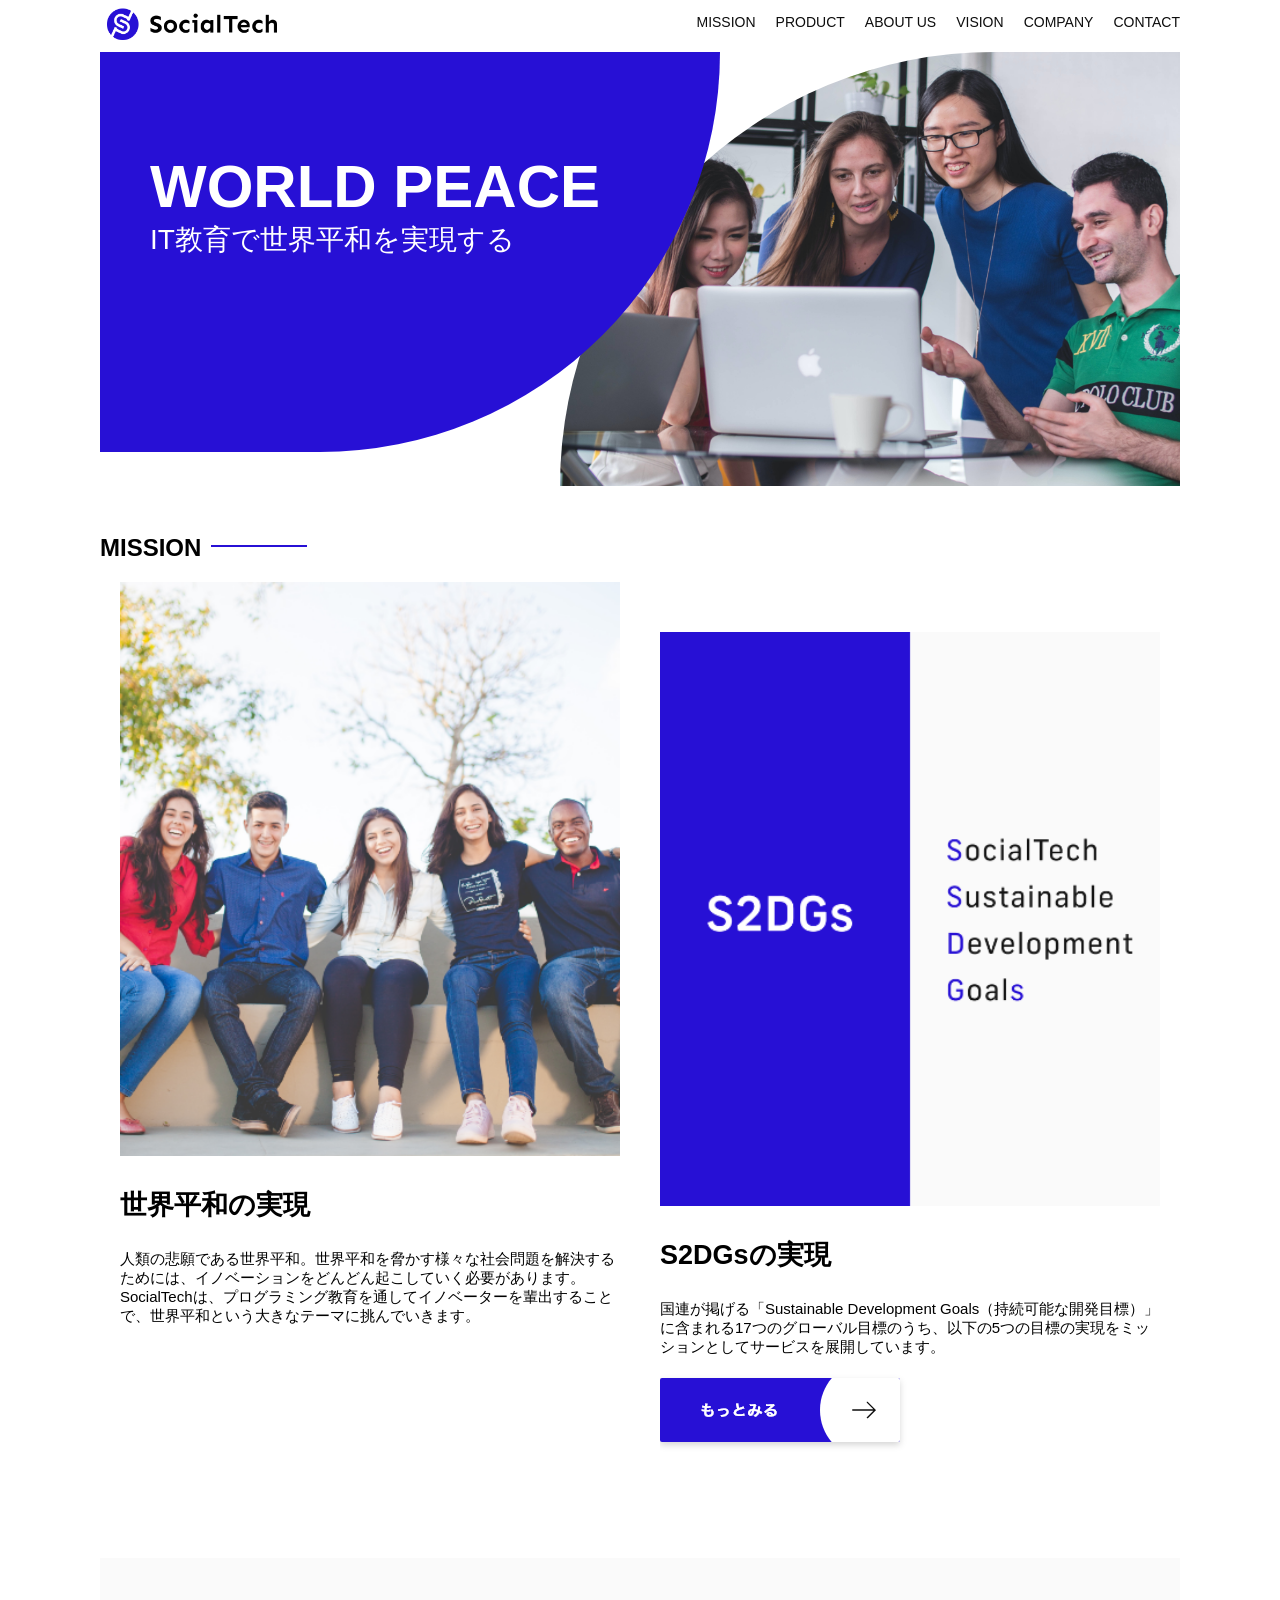
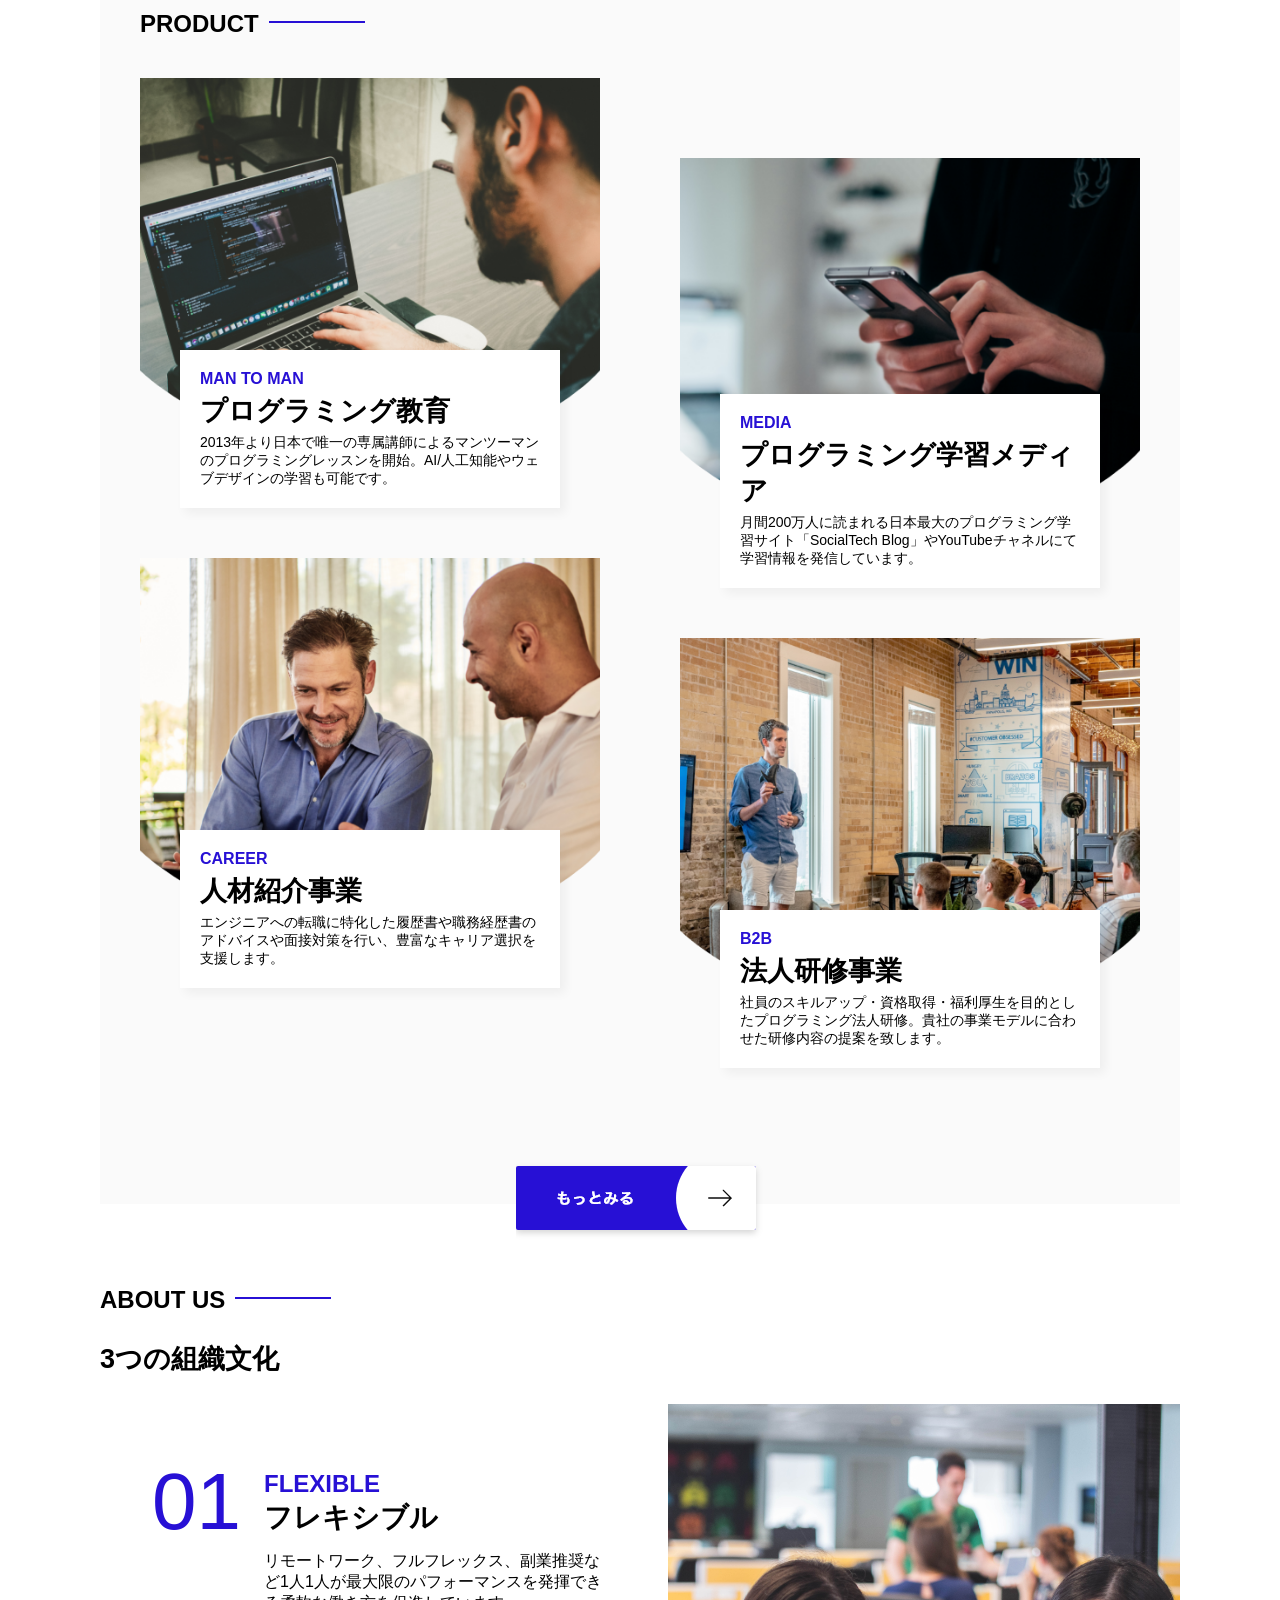
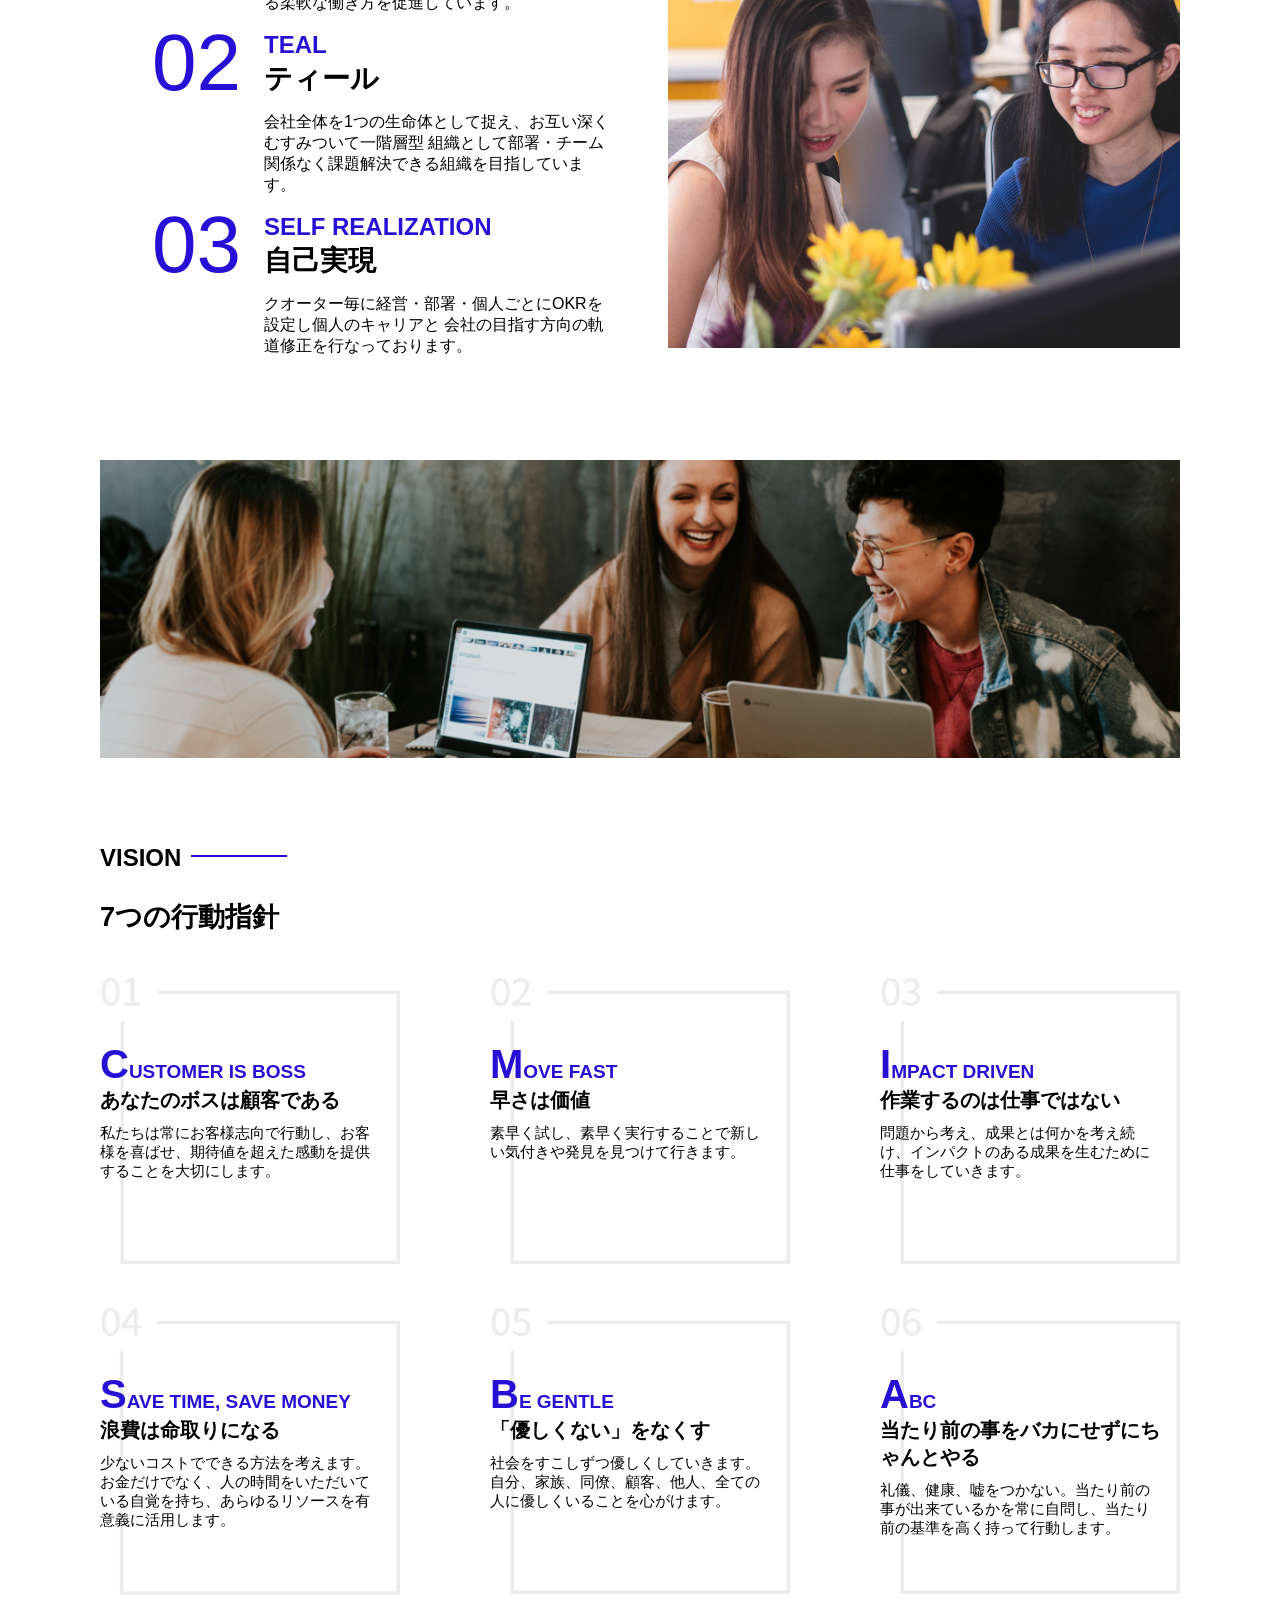
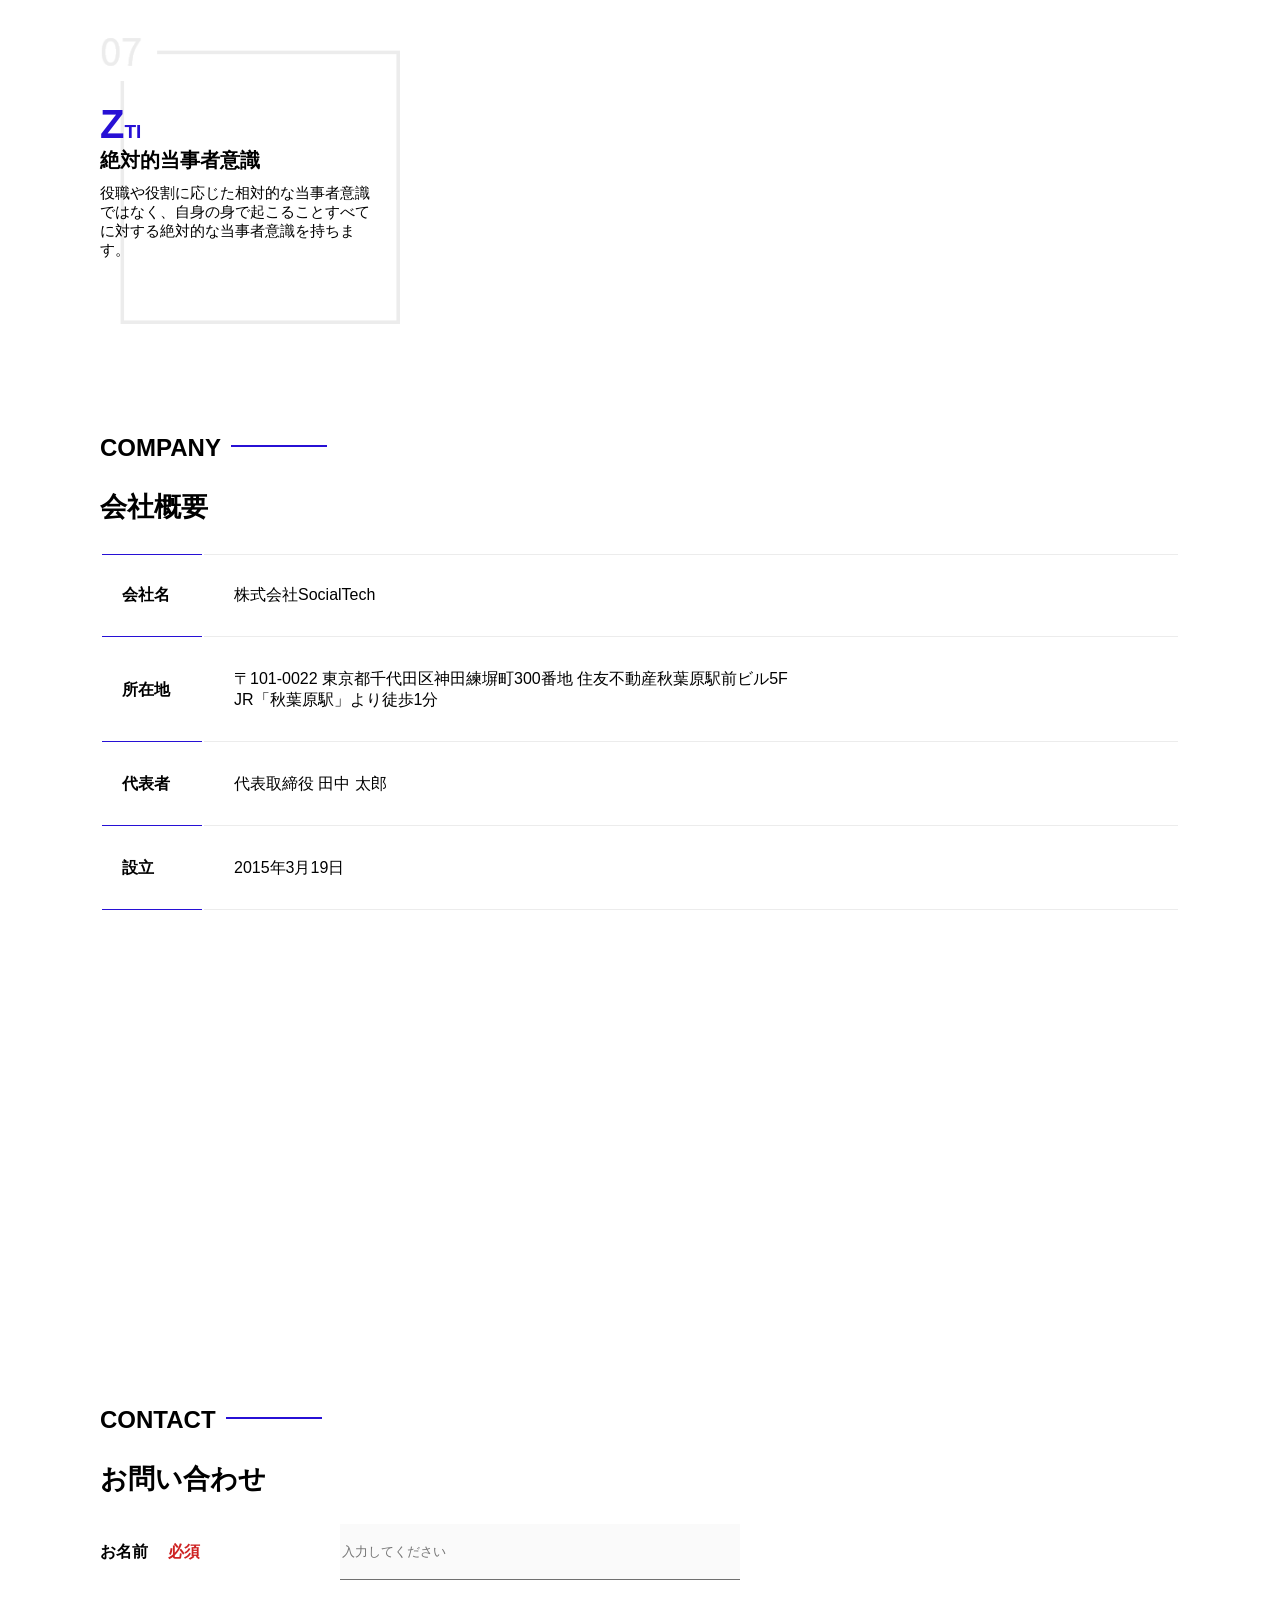
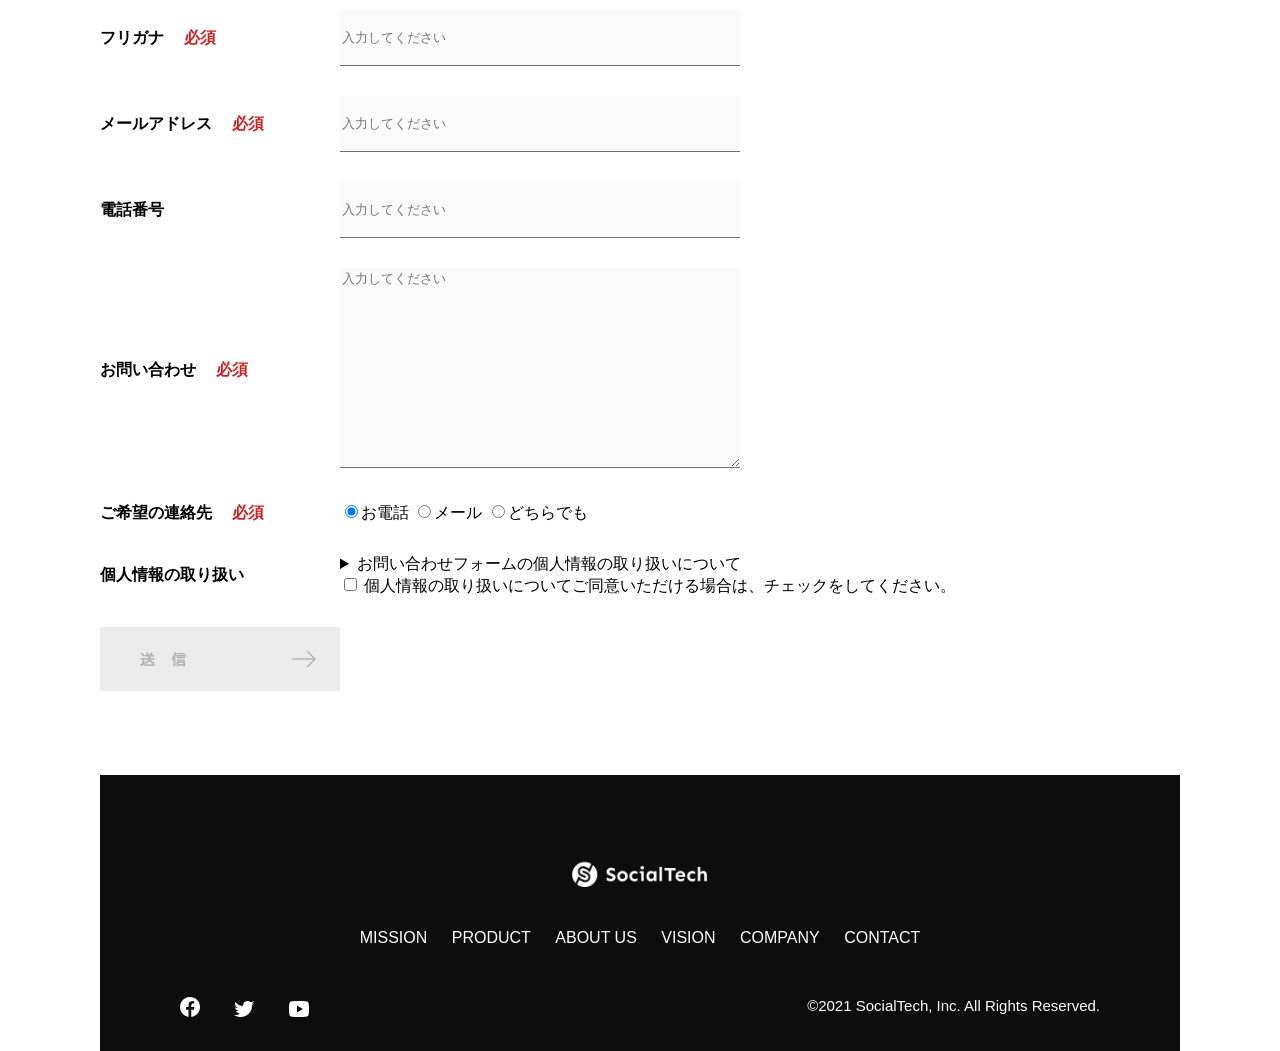
==== index.html @ 1d758831 "コーポレートサイト(html/css)" ====
<!DOCTYPE html>
<html>
  <head>
    <title>SocialTech</title>
    <meta charset="UTF-8">
    <meta name="description" content="SocialTechはEdTech業界のリーディングカンパニーを目指します。">
    <meta name="viewport" content="width=device-width, initial-scale=1.0">
    <link rel="stylesheet" href="style.css">
  </head>
  <body>
    <!-- ヘッダー -->
    <header>
      <!-- ロゴ -->
      <a href="index.html" id="logo">
        <img src="images/logo.png" alt="トップページに戻る">
      </a>

      <!-- PC用ナビゲーション -->
       <nav id="nav-pc">
        <ul>
          <li><a href="mission.html">MISSION</a></li>
          <li><a href="product.html">PRODUCT</a></li>
          <li><a href="index.html#aboutus">ABOUT US</a></li>
          <li><a href="index.html#vision">VISION</a></li>
          <li><a href="index.html#company">COMPANY</a></li>
          <li><a href="index.html#contact">CONTACT</a></li>
        </ul>
       </nav>
       <!-- スマホ用メニューボタン -->
        <button id="menu-sp" onclick="document.getElementById('nav-sp').style.display = 'block'">
          <img src="images/button-menu.png" alt="ナビゲーションを開く">
        </button>
        <!-- スマホ用ナビゲーション -->
        <div id="nav-sp">
          <button id="close" onclick="document.getElementById('nav-sp').style.display = 'none'">
            <img src="images/button-close.png" alt="ナビゲーションを閉じる">
          </button>

          <nav>
            <ul>
              <li>
                <a id="logo-sp" href="index.html" onclick="document.getElementById('nav-sp').style.display = 'none'"><img src="images/logo-sp.png" alt="トップページに戻る"></a>
              </li>
              <li><a class="menu" href="mission.html" onclick="document.getElementById('nav-sp').style.display = 'none'">MISSION</a></li>
              <li><a class="menu" href="product.html" onclick="document.getElementById('nav-sp').style.display = 'none'">PRODUCT</a></li>
              <li><a class="menu" href="index.html#aboutus" onclick="document.getElementById('nav-sp').style.display = 'none'">ABOUT US</a></li>
              <li><a class="menu" href="index.html#vision" onclick="document.getElementById('nav-sp').style.display = 'none'">VISION</a></li>
              <li><a class="menu" href="index.html#company" onclick="document.getElementById('nav-sp').style.display = 'none'">COMPANY</a></li>
              <li><a class="menu" href="index.html#contact" onclick="document.getElementById('nav-sp').style.display = 'none'">CONTACT</a></li>
            </ul>
          </nav>
          <div id="sns">
            <a href="https://www.facebook.com/sejuku2013">
              <img src="images/button-facebook.png" alt="Facebookのリンク">
            </a>
            <a href="https://twitter.com/samuraijuku">
              <img src="images/button-twitter.png" alt="Twitterのリンク">
            </a>
            <a href="https://www.youtube.com/channel/UCCFOQO5aDK0xXam4cUQXT8g">
              <img src="images/button-youtube.png" alt="YouTubeのリンク">
            </a>
          </div>
        </div>
    </header>
    <main>
      <article>
        <!-- メインビジュアル -->
        <section id="main-visual">
          <div id="main-message">
            <h1>WORLD PEACE</h1>
            <p>IT教育で世界平和を実現する</p>
          </div>
          <img src="images/index/index-main.png" alt="PCの周りに集まる多国籍の仲間たち">
        </section>
        <!-- ミッション -->
        <section id="mission">
          <h2 class="index-h2">MISSION</h2>
          <div id="mission-flex">
            <div>
              <img id="mission-photo" src="images/index/index-mission.png" alt="屋上のベンチで写真撮影する多国籍の仲間たち">
              <h3>世界平和の実現</h3>
              <p>
                人類の悲願である世界平和。世界平和を脅かす様々な社会問題を解決するためには、イノベーションをどんどん起こしていく必要があります。SocialTechは、プログラミング教育を通してイノベーターを輩出することで、世界平和という大きなテーマに挑んでいきます。
              </p>
            </div>
            <div>
              <img id="s2dgs" src="images/index/s2dgs.png" alt="S2DGs">
              <h3>S2DGsの実現</h3>
              <p>国連が掲げる「Sustainable Development Goals（持続可能な開発目標）」に含まれる17つのグローバル目標のうち、以下の5つの目標の実現をミッションとしてサービスを展開しています。</p>
              <a href="mission.html">
                <img src="images/button-more.png" alt="もっとみる">
              </a>
            </div>
          </div>
        </section>
        <!-- プロダクト -->
        <section id="product">
          <h2 class="index-h2">PRODUCT</h2>
          <div class="product-flex">
            <div id="product-left">
              <div>
                <img class="product-photo" src="images/index/index-mantoman.png" alt="PCでコードを書く男性">
                <div class="product-explain">
                  <span>MAN TO MAN</span>
                  <h3>プログラミング教育</h3>
                  <p>2013年より日本で唯一の専属講師によるマンツーマンのプログラミングレッスンを開始。AI/人工知能やウェブデザインの学習も可能です。</p>
                </div>
              </div>
              <div>
                <img class="product-photo" src="images/index/index-career.png" alt="笑顔で話し合う2人の男性">
                <div class="product-explain">
                  <span>CAREER</span>
                  <h3>人材紹介事業</h3>
                  <p>エンジニアへの転職に特化した履歴書や職務経歴書のアドバイスや面接対策を行い、豊富なキャリア選択を支援します。</p>
                </div>
              </div>
            </div>
            <div id="product-right">
              <div>
                <img class="product-photo" src="images/index/index-media.png" alt="スマートフォンを操作する人">
                <div class="product-explain">
                  <span>MEDIA</span>
                  <h3>プログラミング学習メディア</h3>
                  <p>月間200万人に読まれる日本最大のプログラミング学習サイト「SocialTech Blog」やYouTubeチャネルにて学習情報を発信しています。</p>
                </div>
              </div>
              <div>
                <img class="product-photo" src="images/index/index-b2b.png" alt="講演中の男性とそれを聴く人々">
                <div class="product-explain">
                  <span>B2B</span>
                  <h3>法人研修事業</h3>
                  <p>社員のスキルアップ・資格取得・福利厚生を目的としたプログラミング法人研修。貴社の事業モデルに合わせた研修内容の提案を致します。</p>
                </div>
              </div>
            </div>
          </div>
          <div id="product-more">
            <a href="product.html">
              <img src="images/button-more.png" alt="もっと見る">
            </a>
          </div>
        </section>
        <section id="aboutus">
          <h2 class="index-h2">ABOUT US</h2>
          <h3>3つの組織文化</h3>
          <div>
            <table class="culture-table">
              <tr>
                <td class="culture-num">01</td>
                <th><span class="culture-en">FLEXIBLE</span><br>フレキシブル</th>
              </tr>
              <tr>
                <td>
                  <!-- 空のセル -->
                </td>
                <td class="culture-description">リモートワーク、フルフレックス、副業推奨など1人1人が最大限のパフォーマンスを発揮できる柔軟な働き方を促進しています。</td>
              </tr>
              <tr>
                <td class="culture-num">02</td>
                <th><span class="culture-en">TEAL</span><br>ティール</th>
              </tr>
              <tr>
                <td>
                  <!-- 空のセル -->
                </td>
                <td class="culture-description">会社全体を1つの生命体として捉え、お互い深くむすみついて一階層型 組織として部署・チーム関係なく課題解決できる組織を目指しています。</td>
              </tr>
              <tr>
                <td class="culture-num">03</td>
                <th><span class="culture-en">SELF REALIZATION</span><br>自己実現</th>
              </tr>
              <tr>
                <td>
                  <!-- 空のセル -->
                </td>
                <td class="culture-description">クオーター毎に経営・部署・個人ごとにOKRを設定し個人のキャリアと 会社の目指す方向の軌道修正を行なっております。</td>
              </tr>
            </table>
            <img class="culture-img" src="images/index/index-aboutus1.png" alt="笑顔で話し合う2人の女性">
          </div>
          <img class="culture-img2" src="images/index/index-aboutus2.png" alt="笑顔で話し合う3人の男女">
        </section>
        <!-- VISION -->
        <section id="vision">
          <h2 class="index-h2">VISION</h2>
          <h3>7つの行動指針</h3>
          <div>
            <div class="vision-box">
              <img src="images/index/vision-01.png" alt="01">
              <div>
                <h4>CUSTOMER IS BOSS</h4>
                <h5>あなたのボスは顧客である</h5>
                <p>私たちは常にお客様志向で行動し、お客様を喜ばせ、期待値を超えた感動を提供することを大切にします。</p>
              </div>
            </div>
            <div class="vision-box">
              <img src="images/index/vision-02.png" alt="02">
              <div>
                <h4>MOVE FAST</h4>
                <h5>早さは価値</h5>
                <p>素早く試し、素早く実行することで新しい気付きや発見を見つけて行きます。</p>
              </div>
            </div>
            <div class="vision-box">
              <img src="images/index/vision-03.png" alt="03">
              <div>
                <h4>IMPACT DRIVEN</h4>
                <h5>作業するのは仕事ではない</h5>
                <p>問題から考え、成果とは何かを考え続け、インパクトのある成果を生むために仕事をしていきます。</p>
              </div>
            </div>
            <div class="vision-box">
              <img src="images/index/vision-04.png" alt="04">
              <div>
                <h4>SAVE TIME, SAVE MONEY</h4>
                <h5>浪費は命取りになる</h5>
                <p>少ないコストでできる方法を考えます。お金だけでなく、人の時間をいただいている自覚を持ち、あらゆるリソースを有意義に活用します。</p>
              </div>
            </div>
            <div class="vision-box">
              <img src="images/index/vision-05.png" alt="05">
              <div>
                <h4>BE GENTLE</h4>
                <h5>「優しくない」をなくす</h5>
                <p>社会をすこしずつ優しくしていきます。自分、家族、同僚、顧客、他人、全ての人に優しくいることを心がけます。</p>
              </div>
            </div>
            <div class="vision-box">
              <img src="images/index/vision-06.png" alt="06">
              <div>
                <h4>ABC</h4>
                <h5>当たり前の事をバカにせずにちゃんとやる</h5>
                <p>礼儀、健康、嘘をつかない。当たり前の事が出来ているかを常に自問し、当たり前の基準を高く持って行動します。</p>
              </div>
            </div>
            <div class="vision-box">
              <img src="images/index/vision-07.png" alt="07">
              <div>
                <h4>ZTI</h4>
                <h5>絶対的当事者意識</h5>
                <p>役職や役割に応じた相対的な当事者意識ではなく、自身の身で起こることすべてに対する絶対的な当事者意識を持ちます。</p>
              </div>
            </div>
          </div>
        </section>
        <!-- COMPANY -->
        <section id="company">
          <h2 class="index-h2">COMPANY</h2>
          <h3>会社概要</h3>
            <table id="company-table">
              <tr>
                <th class="tableheader tableheader-first">会社名</th>
                <td class="cell cell-first">株式会社SocialTech</td>
              </tr>
              <tr>
                <th class="tableheader">所在地</th>
                <td class="cell">〒101-0022 東京都千代田区神田練塀町300番地 住友不動産秋葉原駅前ビル5F<br>JR「秋葉原駅」より徒歩1分</td>
              </tr>
              <tr>
                <th class="tableheader">代表者</th>
                <td class="cell">代表取締役 田中 太郎</td>
              </tr>
              <tr>
                <th class="tableheader">設立</th>
                <td class="cell">2015年3月19日</td>
              </tr>
            </table>
          <iframe 
            src="https://www.google.com/maps/embed?pb=!1m18!1m12!1m3!1d3240.0688551336807!2d139.7720776771055!3d35.69992317258124!2m3!1f0!2f0!3f0!3m2!1i1024!2i768!4f13.1!3m3!1m2!1s0x60188fee13660e23%3A0x77137876edf742ac!2z5L2P5Y-L5LiN5YuV55Sj56eL6JGJ5Y6f6aeF5YmN44OT44Or!5e0!3m2!1sja!2sjp!4v1704858013291!5m2!1sja!2sjp"
            style="border: 0" allowfullscreen="" loading="lazy">
          </iframe>
        </section>
        <!-- お問い合わせフォーム -->
        <section id="contact">
          <h2 class="index-h2">CONTACT</h2>
          <h3>お問い合わせ</h3>
          <form>
            <div>
              <div class="contact-heading">
                <label class="contact-label">お名前<span class="contact-span">必須</span></label>
              </div>
              <div>
                <input type="text" name="name" placeholder="入力してください" class="contact-textbox">
              </div>
            </div>
            <div>
              <div class="contact-heading">
                <label class="contact-label">フリガナ<span class="contact-span">必須</span></label>
              </div>
              <div>
                <input type="text" name="hurigana" placeholder="入力してください" class="contact-textbox">
              </div>
            </div>
            <div>
              <div class="contact-heading">
                <label class="contact-label">メールアドレス<span class="contact-span">必須</span></label>
              </div>
              <div>
                <input type="text" name="email" placeholder="入力してください" class="contact-textbox">
              </div>
            </div>
            <div>
              <div class="contact-heading">
                <label class="contact-label">電話番号</label>
              </div>
              <div>
                <input type="text" name="tel" placeholder="入力してください" class="contact-textbox">
              </div>
            </div>
            <div>
              <div class="contact-heading">
                <label class="contact-label">お問い合わせ<span class="contact-span">必須</span></label>
              </div>
              <div>
                <textarea class="contact-textarea" placeholder="入力してください" name="message"></textarea>
              </div>
            </div>
            <div>
              <div class="contact-heading">
                <label class="contact-label">ご希望の連絡先<span class="contact-span">必須</span></label>
              </div>
              <div>
                <input class="radiobutton" type="radio" value="tel" name="contact" checked><label>お電話</label>
                <input class="radiobutton" type="radio" value="mail" name="contact"><label>メール</label>
                <input class="radiobutton" type="radio" value="both" name="contact"><label>どちらでも</label>
              </div>
            </div>
            <div>
              <div class="contact-heading">
                <label class="contact-label">個人情報の取り扱い</label>
              </div>
              <div>
                <details>
                  <summary>お問い合わせフォームの個人情報の取り扱いについて</summary>
                  <div>
                    <dl>
                      <dt>１．組織の名称又は氏名</dt>
                      <dd>株式会社SocialTech</dd>
                      <dt>２．個人情報保護管理者（若しくはその代理人）の氏名又は職名、所属及び連絡先</dt>
                      <dd>
                        <p>鈴木 一郎 コーポレート部</p>
                        <p>メールアドレス：samurai@example.com</p>
                        <p>TEL：03-1234-5678</p>
                      </dd>
                      <dt>３．個人情報の利用目的</dt>
                      <dd>
                        <ul>
                          <li>本サービス及び本サービスに関連する情報の提供又はそれらに関する連絡のため</li>
                          <li>ユーザーの本人確認のため</li>
                          <li>当社サービスのご案内のため</li>
                          <li>当社の商品等の広告または宣伝（電子メールによるものを含むものとします。）</li>
                        </ul>
                      </dd>
                      <dt>４．個人情報の取り扱い業務の委託</dt>
                      <dd>個人情報の取扱業務の全部または一部を外部に業務委託する場合があります。その際、弊社は、個人情報を適切に保護できる管理体制を敷き実行していることを条件として委託先を厳選したうえで、機密保持契約を委託先と締結し、お客様の個人情報を厳密に管理させます。</dd>
                      <dt>５．個人情報の開示等の請求</dt>
                      <dd>
                        お客様は、弊社に対してご自身の個人情報の開示等（利用目的の通知、開示、内容の訂正・追加・削除、利用の停止または消去、第三者への提供の停止）に関して、当社問合わせ窓口に申し出ることができます。<br>
                        その際、弊社はお客様ご本人を確認させていただいたうえで、合理的な期間内に対応いたします。<br>
                        なお、個人情報に関する弊社問合わせ先は、次の通りです。
                      </dd>
                      <dd>
                        <p>株式会社SocialTech　個人情報問合せ窓口</p>
                        <p>〒150-0043　東京都千代田区神田練塀町300番地 住友不動産秋葉原駅前ビル5F</p>
                        <p>メールアドレス：samurai@example.com　TEL：03-1234-5678</p>
                      </dd>
                      <dt>６．個人情報を提供されることの任意性について</dt>
                      <dd>お客様がご自身の個人情報を弊社に提供されるか否かは、お客様のご判断によりますが、もしご提供されない場合には、適切なサービスが提供できない場合がありますので予めご了承ください。</dd>
                    </dl>
                  </div>
                </details>
                <input type="checkbox" name="agree">
                <span>個人情報の取り扱いについてご同意いただける場合は、チェックをしてください。</span>
              </div>
            </div>
              <input type="image" src="images/button-submit.png" alt="送信する">
          </form>
        </section>
      </article>
    </main>
    <footer>
      <div id="footer-logo">
        <img src="images/logo-sp.png" alt="SocialTech">
      </div>
      <div id="footer-link">
        <a href="mission.html">MISSION</a>
        <a href="product.html">PRODUCT</a>
        <a href="index.html#aboutus">ABOUT US</a>
        <a href="index.html#vision">VISION</a>
        <a href="index.html#company">COMPANY</a>
        <a href="index.html#contact">CONTACT</a>
      </div>
      <div id="sns-footer">
        <div class="sns-btns">
          <a href="https://www.facebook.com/sejuku2013"><img src="images/button-facebook.png" alt="Facebookのリンク"></a>
          <a href="https://twitter.com/samuraijuku"><img src="images/button-twitter.png" alt="Twitterのリンク"></a>
          <a href="https://www.youtube.com/channel/UCCFOQO5aDK0xXam4cUQXT8g"><img src="images/button-youtube.png" alt="YouTubeのリンク"></a>
        </div>
        <p id="copyright">&copy;2021 SocialTech, Inc. All Rights Reserved.</p>
      </div>
    </footer>
  </body>
</html>
---- style.css ----
/* PC、スマホ共通スタイル */
* {
  box-sizing: border-box;
}

p {
  font-size: 15px;
}

body {
  max-width: 1080px;
  margin: 0 auto 0 auto;
  font-family: "Source Sans Pro", "Hiragino Kaku Gothic ProN", Meiryo, Arial, sans-serif;
}

/* ヘッダー */
header {
  display: flex;
  justify-content: space-between;
}

/* ナビケーションのレイアウト */
#nav-pc {
  font-size: 14px;
}

#nav-pc ul {
  display: flex;
  padding-left: 0;
}

#nav-pc li {
  list-style: none;
}

#nav-pc a {
  text-decoration: none;
  margin-left: 20px;
  color: #0d0d0d;
}

#nav-pc a:hover {
  text-decoration: underline;
}

/* スマホ用ナビを非表示 */
#nav-sp, 
#menu-sp {
  display: none;
}

/* メインビジュアル */
#main-visual {
  position: relative;
  height: 400px;
}

#main-message {
  position: absolute;
  top: 0;
  left: 0;
  background-color: #2710d5;
  color: #ffffff;
  border-radius: 0 0 476px 0;
  max-width: 620px;
  height: 100%;
  width: 100%;
  z-index: 11;
}

#main-message > h1 {
  font-size: 60px;
  margin: 100px 0 0 50px;
}

#main-message > p {
  font-size: 28px;
  margin: 0 0 0 50px;
}

#main-visual > img {
  max-width: 620px;
  border-radius: 476px 0 0 0;
  position: absolute;
  top: 0;
  right: 0;
  z-index: 10;
}

/* 見出し */
h2 {
  margin: 40px 0 0 0;
}

h2::after {
  content: url("images/line.png");
  margin-left: 10px;
}

h3 {
  font-size: 27px;
}

#mission {
  margin: 80px auto 80px auto;
}

#mission-flex {
  display: flex;
}

#mission-flex > div {
  width: 50%;
  margin: 20px;
}

#mission-photo {
  width: 100%;
}

#s2dgs {
  margin-top: 50px;
  width: 100%;
}

/* プロダクト */
#product {
  background-color: #fafafa;
  margin: 80px 0 80px 0;
  padding: 10px 40px 0px 40px;
}

/* 外枠 */
#product .product-flex {
  margin-top: 40px;
  display: flex;
}

/* 左のカラム */
#product-left {
  width: 50%;
  margin-right: 20px;
}

/* 右のカラム */
#product-right {
  width: 50%;
  margin-left: 20px;
  margin-top: 80px;
}

/* 画像+説明の枠 */
#product-left > div {
  position: relative;
  height: 480px;
  margin-right: 20px;
}

#product-right > div {
  position: relative;
  height: 480px;
  margin-left: 20px;
}

/* 画像 */
.product-photo {
  width: 100%;
}

/* 説明文の枠 */
.product-explain {
  background-color: #ffffff;
  position: absolute;
  left: 0;
  bottom: 50px;
  margin: 0 40px 0 40px;
  padding: 20px;
  box-shadow: 5px 5px 10px rgba(0, 0, 0, 0.05);
}

/* 説明文の英語 */
.product-explain > span {
  color: #2710d5;
  font-weight: bold;
  font-size: 16px;
  margin: 0;
}

/* 説明文の見出し */
.product-explain > h3 {
  margin: 5px 0 5px 0;
}

/* 説明文 */
.product-explain > p {
  font-size: 14px;
  margin: 0;
}

/* もっと見るボタン */
#product-more {
  text-align: center;
}

#product-more a {
  position: relative;
  bottom: -42px;
}

/* ABOUT US */
#aboutus {
  margin: 80px auto;
}

/* 3つの組織文化と画像を入れる枠 */
#aboutus > div {
  display: flex;
}

/* 画像 */
.culture-img {
  width: 50%;
  align-self: flex-start;
}

.culture-img2 {
  margin-top: 50px;
  width: 100%;
}

/* 3つの組織文化の表 */
.culture-table {
  margin: 50px;
}

/* 番号 */
.culture-num {
  font-size: 80px;
  color: #2710d5;
  padding: 0 20px 0 0;
}

/* 見出し */
.culture-table th {
  text-align: left;
  font-size: 28px;
  font-weight: bold;
}

/* 組織文化英語 */
.culture-en {
  color: #2710d5;
  font-size: 24px;
}

/* 説明文 */
.culture-description {
  margin: 0;
}

/* ビジョン */
#vision {
  margin: 80px auto 80px auto;
}

/* セクション内の外枠 */
#vision > div {
  display: flex;
  justify-content: space-between;
  flex-wrap: wrap;
}

/* 7つの行動指針の枠 */
.vision-box {
  width: 300px;
  height: 300px;
  margin-bottom: 30px;
  position: relative;
}

.vision-box > img {
  width: 100%;
  position: relative;
  z-index: 30;
}

.vision-box > div {
  position: absolute;
  top: 0;
  left: 0;
  z-index: 31;
  margin-right: 20px;
}

.vision-box > div > h4 {
  color: #2710d5;
  font-size: 19px;
  margin: 80px 0 0 0; 
}

.vision-box > div > h4::first-letter {
  font-size: 40px;
}

.vision-box > div > h5 {
  font-size: 20px;
  margin: 0 0 0 0;
}

.vision-box > div > p {
  margin: 10px 0 0 0;
}

/* 会社概要 */
#company {
  margin: 80px auto 80px auto;
}

#company-table {
  width: 100%;
}

.tableheader {
  text-align: left;
  padding: 20px;
  border-bottom-color: #2710d5;
  border-bottom-width: 1px;
  border-bottom-style: solid;
  width: 100px;
}

.tableheader-first {
  border-top-color: #2710d5;
  border-top-width: 1px;
  border-top-style: solid;
}

.cell {
  padding: 30px;
  border-bottom-color: #ececec;
  border-bottom-width: 1px;
  border-bottom-style: solid;
}

.cell-first {
  border-top-color: #ececec;
  border-top-width: 1px;
  border-top-style: solid;
}

#company > iframe {
  width: 100%;
  height: 368px;
  margin-top: 40px;
}

/* お問い合わせ */
#contact {
  margin: 80px auto 80px auto;
}

/* 外枠 */
#contact > form > div {
  display: flex;
  flex-direction: row;
  flex-wrap: wrap;
  padding-bottom: 30px;
}

/* 左列の見出し */
.contact-heading {
  width: 240px;
  align-self: center;
}

/* 見出しのラベル */
.contact-label {
  font-weight: bold;
}

/* 必須 */
.contact-span {
  color: #ce2222;
  margin: 0 0 0 20px;
  font-weight: bold;
}

/* テキストボックス */
.contact-textbox {
  border-top: 0px;
  border-left: 0px;
  border-right: 0px;
  border-bottom-width: 1px;
  border-bottom-color: #707070;
  border-style: solid;
  background-color: #fafafa;
  width: 400px;
  height: 56px;
}

/* お問い合わせ内容のテキストエリア */
.contact-textarea {
  border-top: 0px;
  border-left: 0px;
  border-right: 0px;
  border-bottom-width: 1px;
  border-bottom-color: #707070;
  background-color: #fafafa;
  width: 400px;
  height: 200px;
}

#contact dt {
  font-weight: bold;
}

#contact dd {
  margin: 0 0 16px 0;
}

#contact dd p {
  margin: 0;
}

#contact dd ul {
  padding-left: 0;
}

#contact dd li {
  margin-bottom: 0;
  list-style: none;
}

/* フッター */
footer {
  background-color: #0d0d0d;
  text-align: center;
  padding: 80px 80px 30px 80px;
}

#footer-logo {
  margin-bottom: 30px;
}

#footer-link {
  margin-bottom: 50px;
}

#footer-link > a {
  text-decoration: none;
  margin: 10px;
  color: #ffffff;
}

#footer-link > a:hover {
  text-decoration: underline;
}

#sns-footer {
  display: flex;
  justify-content: space-between;
}

#sns-footer a {
  margin-right: 30px;
}

#copyright {
  color: #ffffff;
  margin: 0;
}

/* 画面はばが767px以下のとき */
@media screen and (max-width: 767px) {
  /* スマートフォン用のスタイルを指定する */
  /* PC用ナビゲーション非表示 */
  #nav-pc {
    display: none;
  }
  /* ハンバーガーメニュー */
  #menu-sp {
    display: block;
    background-color: transparent;
    float: right;
    padding: 0;
    border: none;
  }

  /* スマホ用ナビゲーションの表示切り替え */
  /* 初期状態、レイアウトと非表示設定 */
  #nav-sp {
    background-color: #2710d5;
    position: fixed;
    left: 0;
    top: 0;
    height: 100%;
    width: 100%;
    display: none;
    z-index: 100;
  }

  #close {
    position: absolute;
    top: 20px;
    right: 20px;
    background-color: transparent;
    border: none;
  }

  #nav-sp nav ul {
    padding-left: 0;
  }

  #nav-sp nav li {
    list-style: none;
  }

  /* ナビゲーションメニュー用ロゴ */
  #logo-sp {
    margin: 80px 0 30px 20px;
  }

  /* ナビゲーションのリンクの装飾設定 */
  #nav-sp nav a {
    display: block;
    color: #ffffff;
  }

  #nav-sp nav a:hover {
    text-decoration: underline;
  }

  #nav-sp .menu {
    text-decoration: none;
    margin: 0 20px 0 20px;
    height: 44px;
    font-size: 16px;
    background-image: url("images/arrow.png");
    background-repeat: no-repeat;
    background-position: right top;
  }

  #sns {
    position: absolute;
    bottom: 20px;
    left: 20px;
  }

  #sns > a {
    margin-right: 30px;
  }

  /* メインビジュアル */
  #main-visual {
    position: relative;
    height: 470px;  
  }

  #main-visual > div {
    text-align: center;
    height: 280px;
  }

  #main-visual h1 {
    font-size: 28px;
    margin: 90px 0 0 0;
  }

  #main-visual > div > p {
    margin: 0;
    font-size: 15px;
  }

  #main-visual > img {
    width: 100%;
    border-radius: 476px 0 0 0;
    top: auto;
    bottom: 0;
  }

  /* 見出し */
  h2 {
    margin: 15px 0 15px 0;
  }

  h3 {
    font-size: 24px;
    margin: 10px 0 0 0;
  }

  /* ミッション */
  #mission {
    margin: 20px 0 20px 0;
    padding: 0 20px 0 20px;
  }

  #mission-flex {
    flex-direction: column;
  }

  #mission-flex > div {
    width: 100%;
    margin: 0;
  }

  /* プロダクト */
  #product {
    margin: 0;
    padding: 10px 20px 0 20px;
  }

  /* 外枠 */
  #product .product-flex {
    flex-direction: column;
    margin-top: 0;
  }

  /* 左右のカラム　スマホでは縦並び */
  #product-left, #product-right {
    width: 100%;
    margin: 0;
  }

  /* 画像+説明の枠 */
  #product-left > div, #product-right > div {
    height: auto;
    margin: 0;
  }

  /* 説明文の枠 */
  .product-explain {
    position: relative;
    margin: 0;
  }

  .product-explain > h3 {
    margin: 10px 0 10px 0;
    font-size: 24px;
  }

  /* もっと見るボタン */
  #product-more {
    text-align: left;
  }

  /* ABOUT US */
  #aboutus {
    margin: 80px 20px 80px 20px;
  }

  #aboutus > div {
    flex-direction: column;
  }

  .culture-table th {
    font-size: 16px;
  }

  .culture-table {
    margin-right: 0;
    padding-right: 20px;
    order: 2;
  }

  .culture-img {
    width: 100%;
    order: 1;
  }

  .culture-img2 {
    margin-top: 0;
  }

  .culture-num {
    padding: 0;
  }

  .culture-description {
    margin: 0;
  }

  /* ビジョン */
  #vision {
    margin: 80px 20px 80px 20px;
  }

  .vision-box > img {
    position: absolute;
    top: 0;
    left: 0;
  }

  .vision-box > div > h4 {
    margin: 60px 0 0 0;
  }

  /* 会社概要 */
  #company {
    margin: 0 20px 0 20px;
  }

  #company > h3 {
    margin-bottom: 20px;
  }

  .tableheader {
    width: 50px;
  }

  .cell {
    padding: 20px;
  }

  #company > iframe {
    height: 240px;
  }

  /* コンタクト */
  #contact {
    margin: 80px 20px 80px 20px;
  }

  #contact > h3 {
    margin-bottom: 20px;
  }

  #contact > form > div {
    flex-direction: column;
    margin-bottom: 20px;
  }

  .contact-heading {
    align-self: auto;
    margin-bottom: 20px;
  }

  .contact-textbox {
    min-width: 300px;
    width: 100%;
  }

  .contact-textarea {
    height: 150px;
    width: 100%;
  }

  .radiobutton {
    margin-bottom: 20px;
  }

  footer {
    padding: 30px 20px 50px 20px;
    text-align: left;
  }

  #footer-link > a {
    margin: 0 20px 30px 0;
    display: block;
    background-image: url("images/arrow.png");
    background-repeat: no-repeat;
    background-position: right top;
  }

  #footer-link > a:hover {
    text-decoration: underline;
  }

  #sns-footer {
    flex-direction: column;
    justify-content: flex-start;
  }

  #copyright {
    font-size: 12px;
    margin-top: 30px;
  }
}
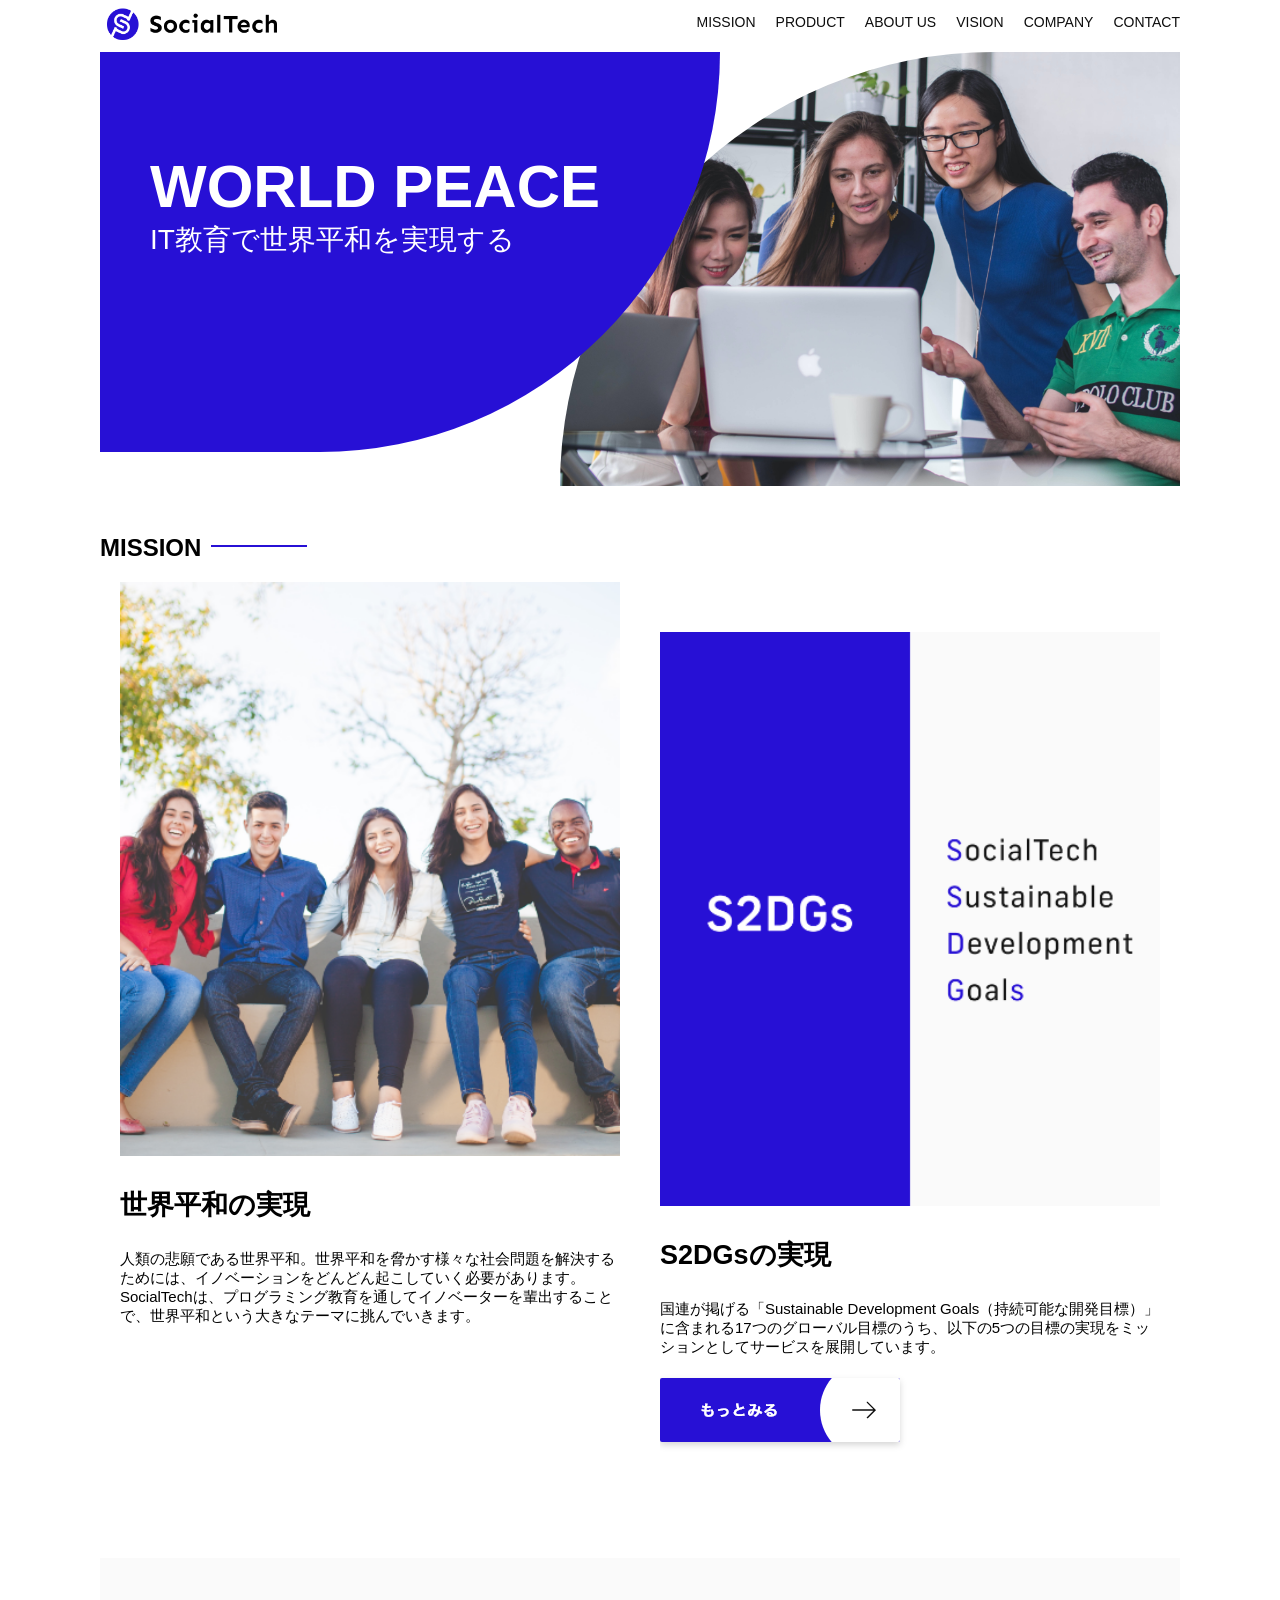
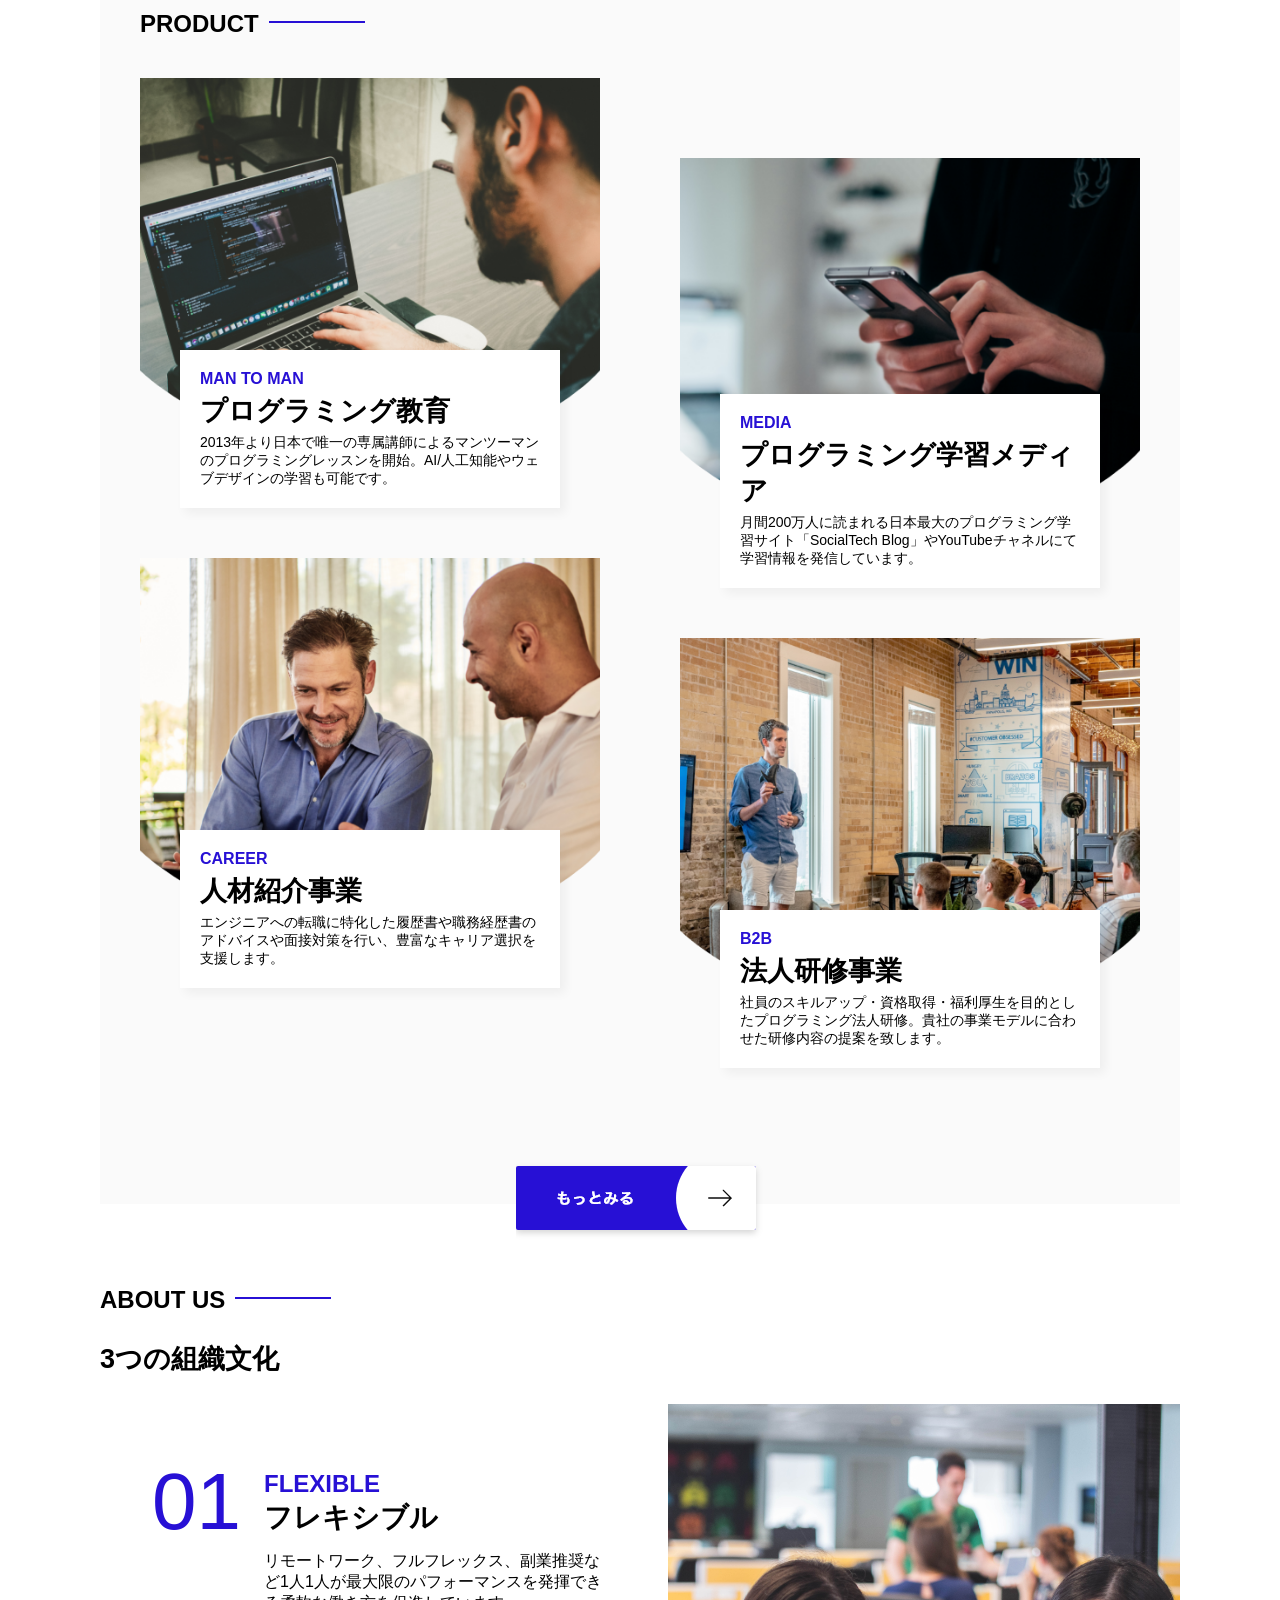
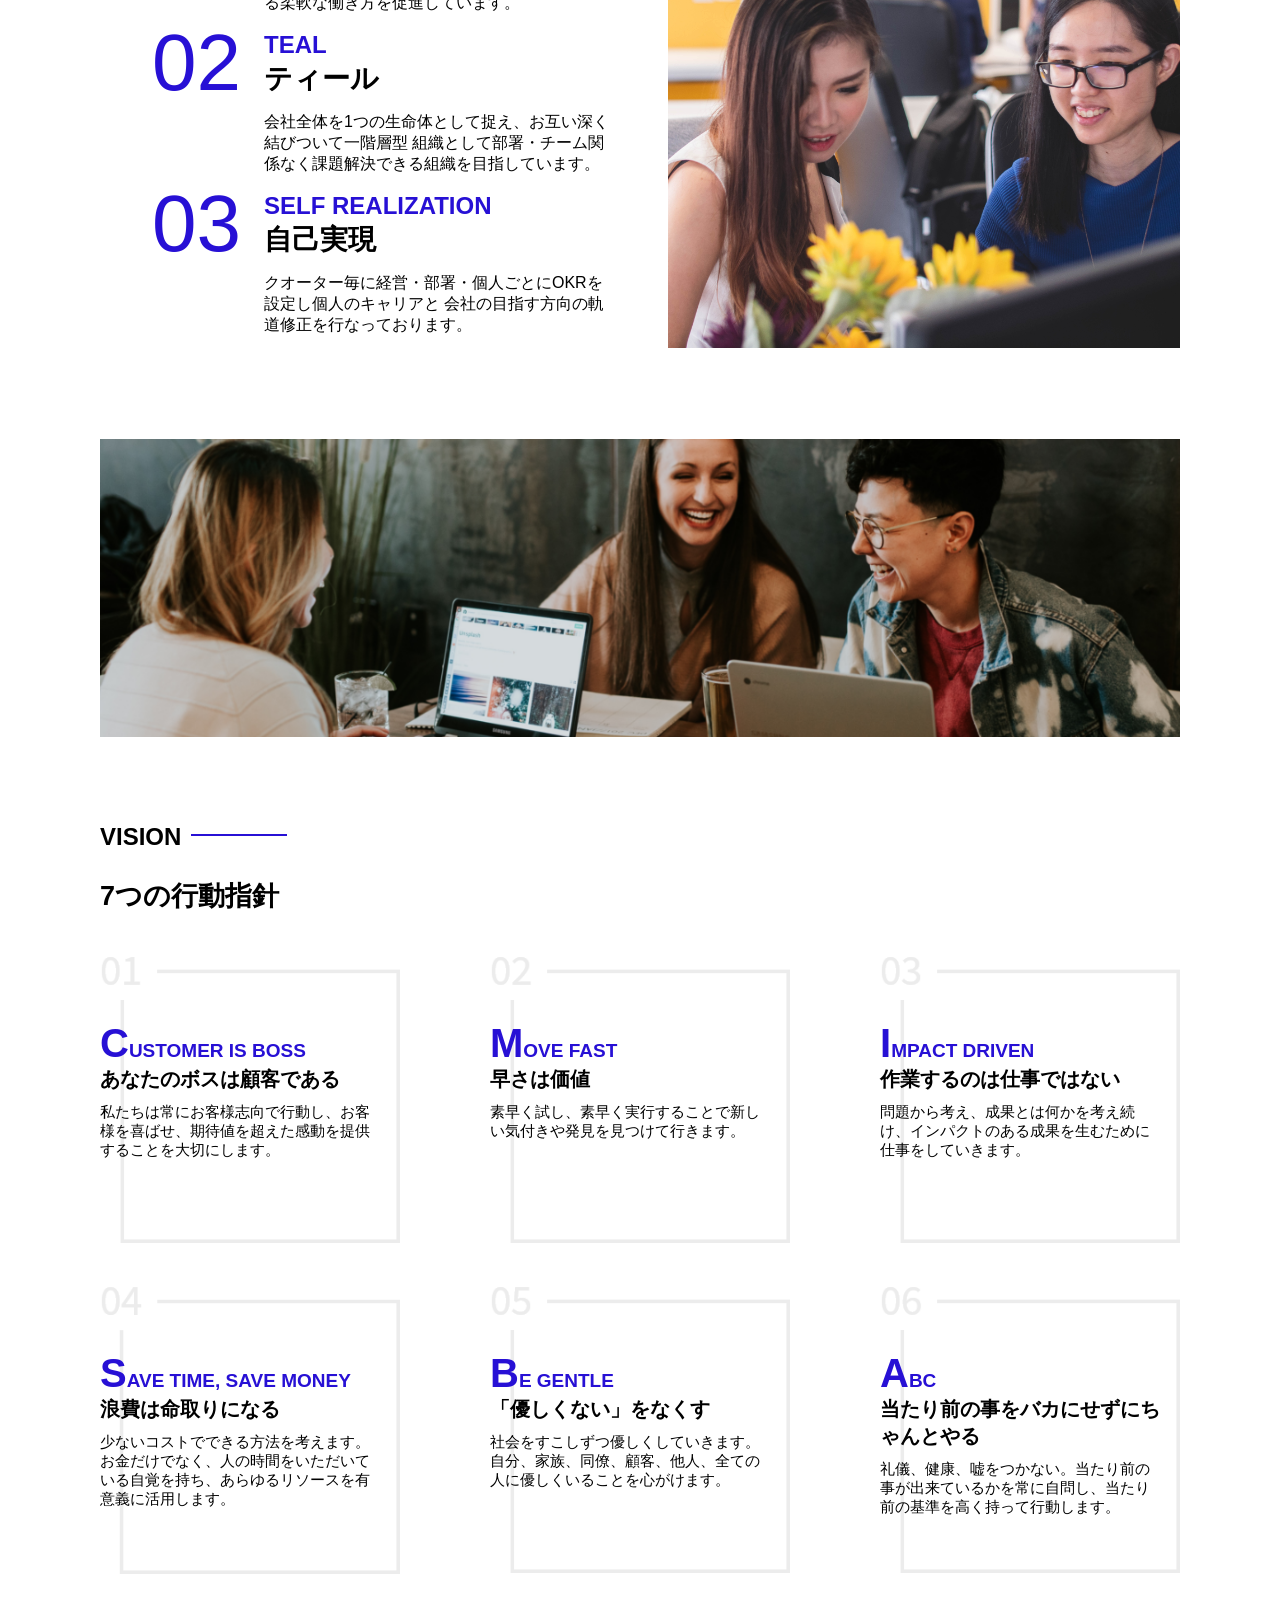
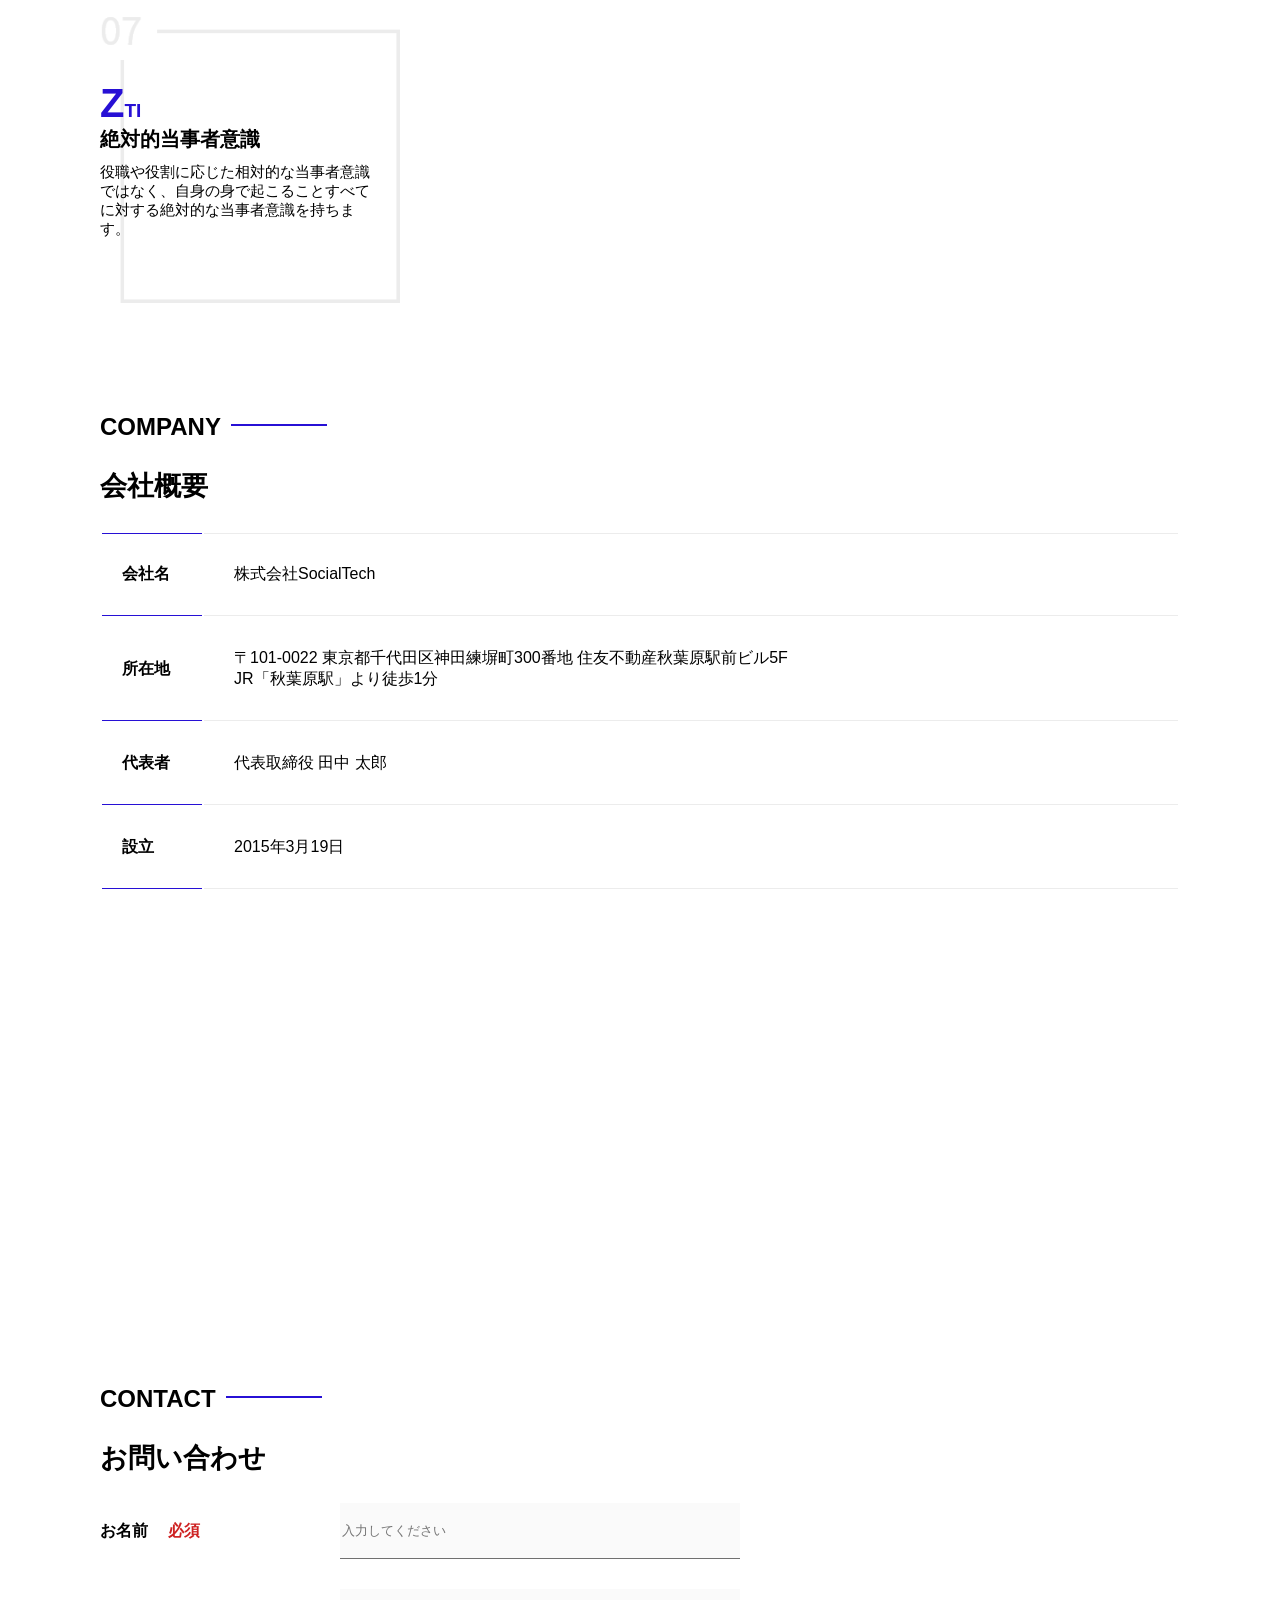
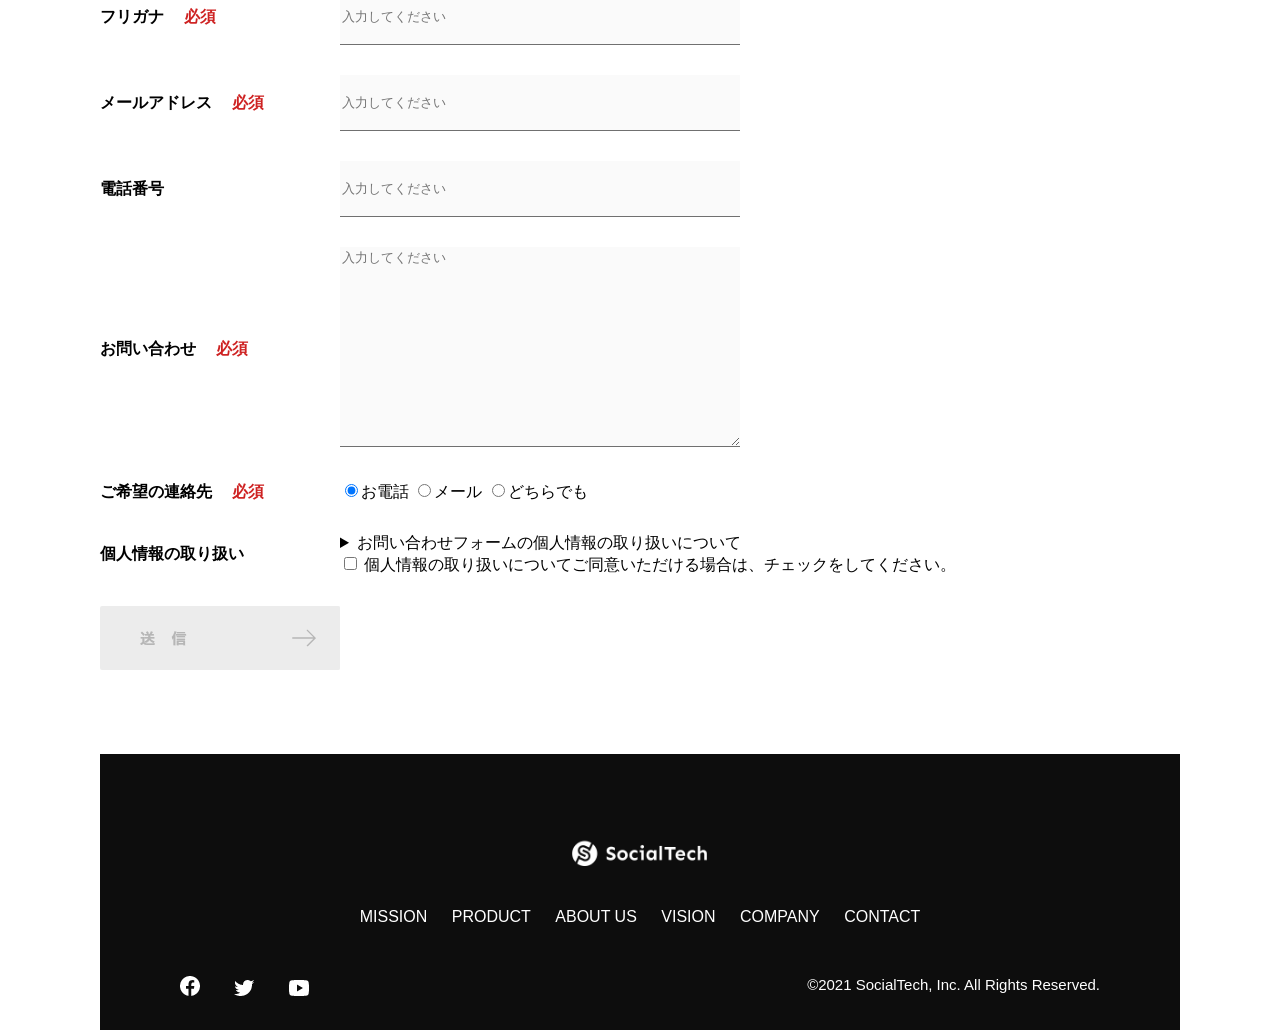
==== commit 1be5ec78: "mission/product追加" ====
--- a/index.html
+++ b/index.html
@@ -16,7 +16,7 @@
       </a>
 
       <!-- PC用ナビゲーション -->
-       <nav id="nav-pc">
+      <nav id="nav-pc">
         <ul>
           <li><a href="mission.html">MISSION</a></li>
           <li><a href="product.html">PRODUCT</a></li>
@@ -25,7 +25,7 @@
           <li><a href="index.html#company">COMPANY</a></li>
           <li><a href="index.html#contact">CONTACT</a></li>
         </ul>
-       </nav>
+      </nav>
        <!-- スマホ用メニューボタン -->
         <button id="menu-sp" onclick="document.getElementById('nav-sp').style.display = 'block'">
           <img src="images/button-menu.png" alt="ナビゲーションを開く">
@@ -163,7 +163,7 @@
                 <td>
                   <!-- 空のセル -->
                 </td>
-                <td class="culture-description">会社全体を1つの生命体として捉え、お互い深くむすみついて一階層型 組織として部署・チーム関係なく課題解決できる組織を目指しています。</td>
+                <td class="culture-description">会社全体を1つの生命体として捉え、お互い深く結びついて一階層型 組織として部署・チーム関係なく課題解決できる組織を目指しています。</td>
               </tr>
               <tr>
                 <td class="culture-num">03</td>
--- a/style.css
+++ b/style.css
@@ -470,6 +470,193 @@
   margin: 0;
 }
 
+/* mission.html用のスタイル */
+/* ミッションのメインビジュアル */
+.mission-main-inner {
+  background-image: url("images/mission/mission-main.png");
+  background-repeat: no-repeat;
+  background-position-y: center;
+}
+
+#mission-title {
+  background-color: #2710d5;
+  width: 368px;
+  color: #ffffff;
+  height: 496px;
+  border-radius: 0 248px 248px 0;
+  position: relative;
+}
+
+#mission-title > h1 {
+  position: absolute;
+  top: 0;
+  left: 100px;
+  font-size: 80px;
+  line-height: 1;
+}
+
+#mission-title > h1 > span {
+  font-size: 26px;
+}
+
+#mission-title > p {
+  position: absolute;
+  top: 350px;
+  left: 100px;
+  font-size: 16px;
+}
+
+/* ミッションページ S2DGSの設定 */
+#mission-s2dgs {
+  padding: 20px;
+}
+
+.mission-h2 {
+  color: #2710d5;
+  font-size: 40px;
+}
+
+.mission-h2::after {
+  content: none;
+}
+
+/* ミッションページ 5つのゴール設定 */
+#mission-five-goals {
+  padding: 20px;
+  display: flex;
+}
+
+#mission-five-goals .five-goals-image {
+  width: 30%;
+  padding: 20px;
+}
+
+#mission-five-goals .five-goals-image img {
+  width: 100%;
+}
+
+#mission-five-goals .five-goals-read {
+  width: 70%;
+  padding: 20px;
+}
+
+#mission-five-goals .five-goals-read > div {
+  margin-bottom: 40px;
+}
+
+.fivegoals-image-right {
+  float: right;
+  margin: 20px;
+}
+
+.fivegoals-image-left {
+  float: left;
+  margin: 20px;
+}
+
+.fivegoals-number {
+  color: #2710d5;
+  font-size: 48px;
+  font-weight: bold;
+  margin: 0;
+}
+
+.fivegoals-h3 {
+  font-size: 28px;
+  margin: 0;
+}
+
+.fivegoals-p {
+  margin: 0;
+}
+
+/* プロダクトページ */
+.product-main-inner {
+  background-image: url(images/product/product-main.png);
+  background-repeat: no-repeat;
+  background-position-y: center;
+}
+
+#product-title {
+  background-color: #2710d5;
+  width: 368px;
+  color: #ffffff;
+  height: 496px;
+  border-radius: 0 248px 248px 0;
+  position: relative;
+}
+
+#product-title h1 {
+  position: absolute;
+  top: 0;
+  left: 100px;
+  font-size: 80px;
+  line-height: 1;
+}
+
+#product-title h1 span {
+  font-size: 26px;
+}
+
+#product-title > p {
+  position: absolute;
+  top: 350px;
+  left: 100px;
+  font-size: 16px;
+}
+
+/* セクション */
+.product-section {
+  display: flex;
+  padding: 20px 20px 0;
+}
+
+.product-section .product-section-img {
+  width: 450px;
+}
+
+/* 左が画像のセクション */
+.product-section-left .product-section-img img {
+  width: 100%;
+  padding: 0 40px 30px 0;
+  border-radius: 0 432px 0 0;
+}
+
+.product-section-left .product-read {
+  width: 50%;
+  flex-grow: 1;
+}
+
+.product-section-left .product-read p {
+  margin-bottom: 0;
+}
+
+/* 右が画像のセクション */
+.product-section-right {
+  justify-content: space-between;
+}
+
+.product-section-right .product-section-img img {
+  width: 100%;
+  padding: 0 0 30px 40px;
+  border-radius: 432px 0 0 0;
+}
+
+.product-section-right .product-read {
+  width: 500px;
+}
+
+.product-h2 {
+  color: #2710d5;
+  font-size: 24px;
+  margin: 0;
+}
+
+.product-h3 {
+  font-size: 28px;
+  margin: 0;
+}
+
 /* 画面はばが767px以下のとき */
 @media screen and (max-width: 767px) {
   /* スマートフォン用のスタイルを指定する */
@@ -774,8 +961,148 @@
     font-size: 12px;
     margin-top: 30px;
   }
-}
-
-
-
-
+
+  /* mission.html用スタイル */
+  /* ミッションのメインビジュアル */
+  #mission-main {
+    height: 256px;
+    margin-top: 4%;
+    position: relative;
+  }
+  
+  .mission-main-inner {
+    height: 80%;
+    background-size: cover;
+  }
+
+  #mission-title {
+    width: 136px;
+    height: 256px;
+    position: absolute;
+    top: -10%;
+  }
+
+  #mission-title h1 {
+    left: 20px;
+    font-size: 40px;
+  }
+
+  #mission-title h1 span {
+    font-size: 18px;
+  }
+
+  #mission-title > p {
+    top: 180px;
+    left: 20px;
+    font-size: 13px;
+  }
+
+  /* ミッションページ　S2DGSの設定 */
+  .mission-h2 {
+    font-size: 38px;
+    margin: 0px;
+  }
+
+  .mission-h2::after {
+    content: none;
+  }
+
+  #mission-s2dgs > img {
+    width: 100%;
+  }
+
+  /* ミッションページ 5つのゴールの設定 */
+  #mission-five-goals {
+    flex-direction: column;
+  }
+
+  #mission-five-goals > div{
+    padding: 0;
+  }
+
+  #mission-five-goals .five-goals-image, #mission-five-goals .five-goals-read {
+    width: 100%;
+    padding: 0;
+  }
+
+  #mission-five-goals .five-goals-read > div {
+    display: flex;
+    flex-direction: column;
+  }
+
+  .fivegoals-image-right, .fivegoals-image-left {
+    align-self: center;
+  }
+
+  /* プロダクトページ */
+  #product-main {
+    height: 256px;
+    margin-top: 4%;
+    position: relative;
+  }
+
+  .product-main-inner {
+    height: 80%;
+    background-size: cover;
+  }
+
+  #product-title {
+    width: 136px;
+    height: 256px;
+    position: absolute;
+    top: -10%;
+  }
+
+  #product-title h1 {
+    left: 20%;
+    font-size: 40px;
+  }
+
+  #product-title h1 span {
+    font-size: 18px;
+  }
+
+  #product-title > p {
+    top: 180px;
+    left: 20px;
+    font-size: 13px;
+  }
+
+  /* セクション */
+  .product-section {
+    flex-direction: column;
+  }
+
+  .product-section .product-section-img {
+    width: 100%;
+  }
+
+  .product-section .product-section-img img {
+    width: 100%;
+    padding: 0;
+  }
+
+  /* 左が画像のセクション */
+  .product-section-left .product-section-img img {
+    border-radius: 0 300px 0 0;
+  }
+
+  .product-section-left .product-read {
+    width: 100%;
+    flex-grow: 1;
+  }
+
+  /* 右が画像のセクション */
+  .product-section-right .product-section-img img {
+    order: 1;
+    border-radius: 300px 0 0 0;
+  }
+
+  .product-section-right .product-read {
+    order: 2;
+    width: 100%;
+  }
+}
+
+
+
